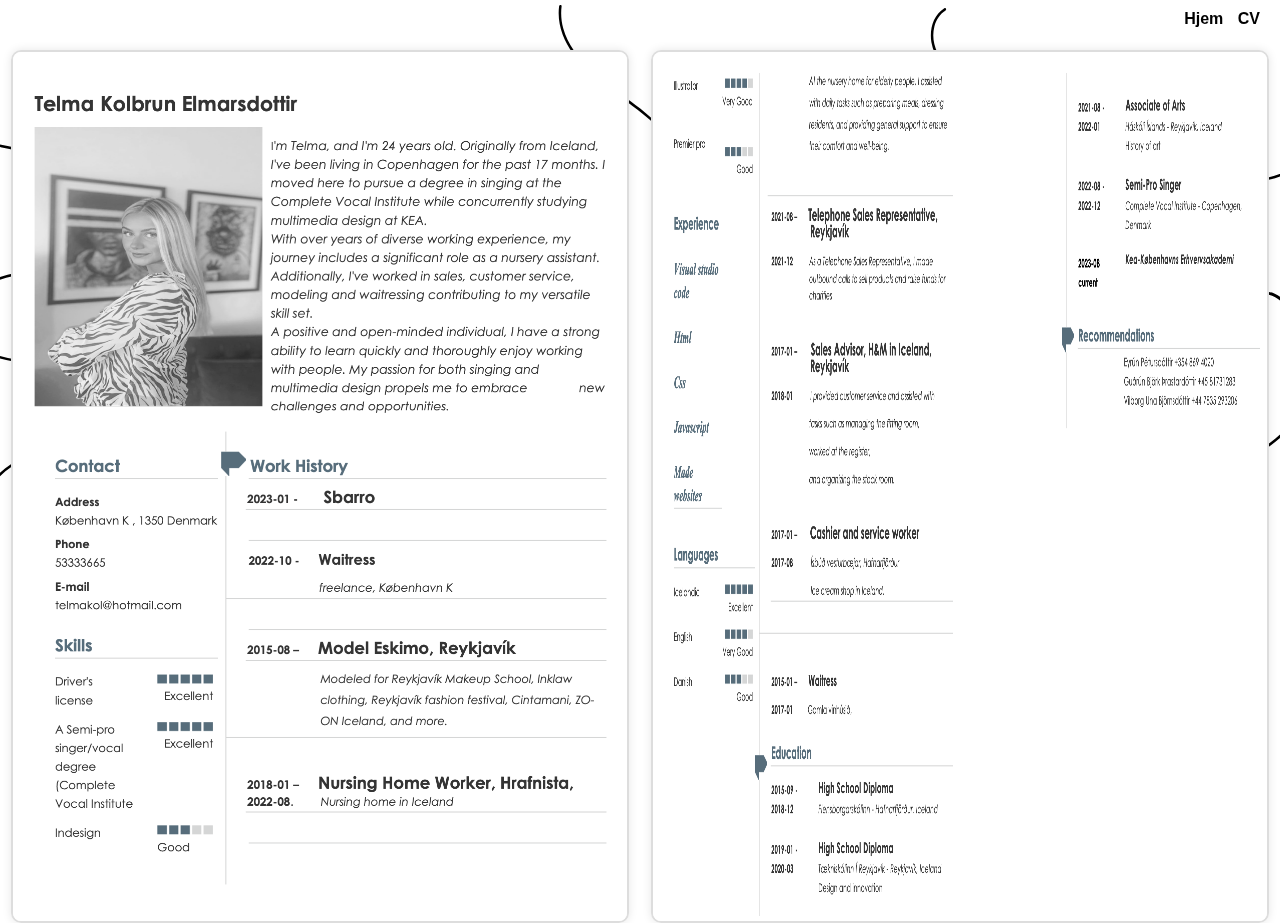
==== cv.html @ 8e8455f0 "Færdig website" ====
<!DOCTYPE html>
<html lang="da">
<head>
    <meta charset="UTF-8">
    <meta name="viewport" content="width=device-width, initial-scale=1.0">
    <title>Min Portfolio</title>
    <link rel="stylesheet" href="style.css">
</head>
<body>
    <!-- Navigation Menu -->
    <nav class="top-nav">
        <a href="index.html">Hjem</a>
        <a href="#about">CV</a>
    </nav>

    <!-- Cv img Section -->
    <section class="image-container">
        <img src="img/cv11.png" alt="Image 1">
        <img src="img/cv2.png" alt="Image 2">
    </section>
</body>
</html>
---- style.css ----
body{
font-family:'Lucida Sans', 'Lucida Sans Regular', 'Lucida Grande', 'Lucida Sans Unicode', Geneva, Verdana, sans-serif;
margin: 0;
padding: 0;
background: url(img/background.svg)no-repeat center center fixed; 
background-size: cover;
box-sizing: border-box;
}
/*index*/
body h2, h3, p{
    font-family:'Gill Sans', 'Gill Sans MT', Calibri, 'Trebuchet MS', sans-serif;
    font-weight: lighter;
}

.top-nav {
    position: fixed;
    top: 0;
    right: 0;
    padding: 10px;
    background-color: transparent; 
    position: fixed;
}

.top-nav a {
    text-decoration: none;
    color: black;
    margin-right: 10px;
    font-weight: bold;
    font-size: 16px; 
}

.website-links {
    position: fixed;
    top: 10px;
    left: 10px;
    text-decoration: none;
    color: rgb(0, 0, 0);
    font-weight: bold;
    font-size: 16px;
    background-color:rgba(49, 49, 64, 0.178);
    position: fixed;
    

}
.videosite{
    position: fixed;
    top: 30px;
    left: 10px;
    text-decoration: none;
    color: rgb(0, 0, 0);
    font-weight: bold;
    font-size: 16px;
    background-color:rgba(49, 49, 64, 0.178);
    position: fixed;
}

.about-container{
    text-align: center;
    padding: 50px 20px;
    background-color:rgba(255, 255, 255, 0.8);
}
header {
    max-width: 500px;
    margin: 0 auto;
}

img{
    border-radius: 50%;
    max-width: 190px;
}

.about-me{
    max-width: 600px;
    margin: 0 auto;
}

.project-container{
    background-color: white;
}

.project-images {
    display: flex;
    justify-content: space-around;
    padding: 20px;
}

.project-images img {
    max-width: 200px;
    border: 1px solid #ddd;
    border-radius: 5px;
    cursor: pointer;
}

/*CV*/
.image-container {
    display: flex;
    justify-content: space-around;
    margin-top: 50px; 
}

.image-container img {
    max-width: 48%; 
    border: 2px solid #ddd;
    border-radius: 10px;
    box-shadow: 0 0 10px rgba(0, 0, 0, 0.1);
}
/*Tema 2*/
.tema2-content,
.tema2-content2 {
    text-align: center;
    padding: 0 20px;
}

.tema2-content h2,
.tema2-content2 h2 {
    font-size: 40px;
    margin-top: 10px;
    text-align: center;
}
.tema2-content .tema2-img,
.tema2-content2 .tema2-img2 {
    display: flex;
    justify-content: space-around;
    align-items: center;
    flex-wrap: wrap;
    margin-top: 30px;
}

.tema2-content .tema2-img img,
.tema2-content2 .tema2-img2 img {
    max-width: 100%;
    width: 300px;
    border: 2px solid #000000;
    border-radius: 10px;
    box-shadow: 0 0 10px rgba(0, 0, 0, 0.1);
    margin: 10px;
}

.tema2-content p,
.tema2-content2 p {
    text-align: center;
    margin-top: 20px;
    font-size: 20px;
    line-height: 1.5;
    background-color: white;
    padding: 20px;
}
/*TEMA3*/
.tema3-content {
    text-align: center;
    padding: 20px;
}

.tema3-content h2 {
    font-size: 40px;
    margin-top: 10px;
}

.tema3-content h3 {
    font-size: 30px;
    margin-top: 10px;
}

.tema3-content .tema3-img {
    display: flex;
    justify-content: center;
    align-items: center;
    flex-wrap: wrap;
    margin-top: 20px;
}

.tema3-content .tema3-img img {
    max-width: 350px;
    border: 2px solid #000000;
    border-radius: 10px;
    box-shadow: 0 0 10px rgba(0, 0, 0, 0.1);
    margin: 10px; 
}

.tema3-content p {
    margin-top: 20px;
    font-size: 20px;
    line-height: 1.5;
    background-color: white;
    padding: 20px;
}


/*TEMA5*/
.tema5-content,
.tema5-content2,
.tema5-content3 {
    text-align: center;
    margin-top: 0;
    padding: 0 50px;
}

.tema5-content h2,
.tema5-content2 h2,
.tema5-content3 h2 {
    font-size: 40px;
    margin-top: 10px;
}

.tema5-content .custom-image-container,
.tema5-content2 .custom-image-container2,
.tema5-content3 .custom-image-container3 {
    display: flex;
    justify-content: space-around;
    margin-top: 90px; 
}

.tema5-content .custom-image-container img,
.tema5-content2 .custom-image-container2 img,
.tema5-content3 .custom-image-container3 img {
    max-width: 400px;
    border: 2px solid #000000;
    border-radius: 10px;
    box-shadow: 0 0 10px rgba(0, 0, 0, 0.1);
}

.tema5-content p,
.tema5-content2 p,
.tema5-content3 p {
    text-align: center;
    margin-top: 100px;
    font-size: 20px;
    line-height: 1.5;
    background-color: white;
    align-items: flex-start;
}

.tema5-content2 {
    margin-top: 120px;
    margin-bottom: 10px;
}

.tema5-content2 .custom-image-container2 {
    margin-top: 30px;
}

.tema5-content2 .custom-image-container2 img {
    max-width: 400px;
}

.tema5-content3 {
    margin-top: 50px;
    margin-bottom: 50px; 
}

.tema5-content3 .custom-image-container3 {
    margin-top: 30px;
}

.tema5-content3 .custom-image-container3 img {
    max-width: 400px;
}

@media (max-width: 767px){
    /*index.html*/
    body h2, body h3, body p, .top-nav a, .website-links, .videosite {
        font-size: 14px;
    }

    .top-nav {
        padding: 5px; 
    }

    .website-links {
        top: 50px;
    }

    .videosite {
        top: 70px; 
    }
    .about-container{
        padding: 30px 10px;
    }
    .project-container{
        padding: 20px;
    }
    .project-images{
        flex-direction: column;
        align-items: center;
    }
    .project-images img{
        margin-bottom: 10px;
    }
    /*CV*/
    .image-container {
        flex-direction: column; 
        align-items: center; 
    }

    .image-container img {
        max-width: 100%; 
        margin-bottom: 20px; 
    }
    /*TEMA5*/

    .tema5-content,
    .tema5-content2,
    .tema5-content3 {
        padding: 0 20px;
    }

    .tema5-content h2,
    .tema5-content2 h2,
    .tema5-content3 h2 {
        font-size: 24px;
    }

    .tema5-content .custom-image-container,
    .tema5-content2 .custom-image-container2,
    .tema5-content3 .custom-image-container3 {
        flex-direction: column;
        align-items: center;
        margin-top: 20px;
    }

    .tema5-content .custom-image-container img,
    .tema5-content2 .custom-image-container2 img,
    .tema5-content3 .custom-image-container3 img {
        max-width: 100%;
        width: 80%;
        margin: 10px 0;
    }

    .tema5-content p,
    .tema5-content2 p,
    .tema5-content3 p {
        margin-top: 20px;
        font-size: 16px;
        line-height: 1.5;
        background-color: white;
    }
    .tema2-content {
        padding: 0 20px;
    }

    .tema2-content h2 
    .tema2-content2 h2{
        font-size: 24px;
     
    }

    .tema2-content .tema2-img {
        flex-direction: column;
        align-items: center;
        margin-top: 20px;
    }

    .tema2-content .tema2-img img {
        max-width: 100%;
        width: 80%;
        margin: 10px 0;
    }

    .tema2-content p
    .tema2-content2 p{
        margin-top: 20px;
        font-size: 16px;
        line-height: 1.5;
        
       
    }

}
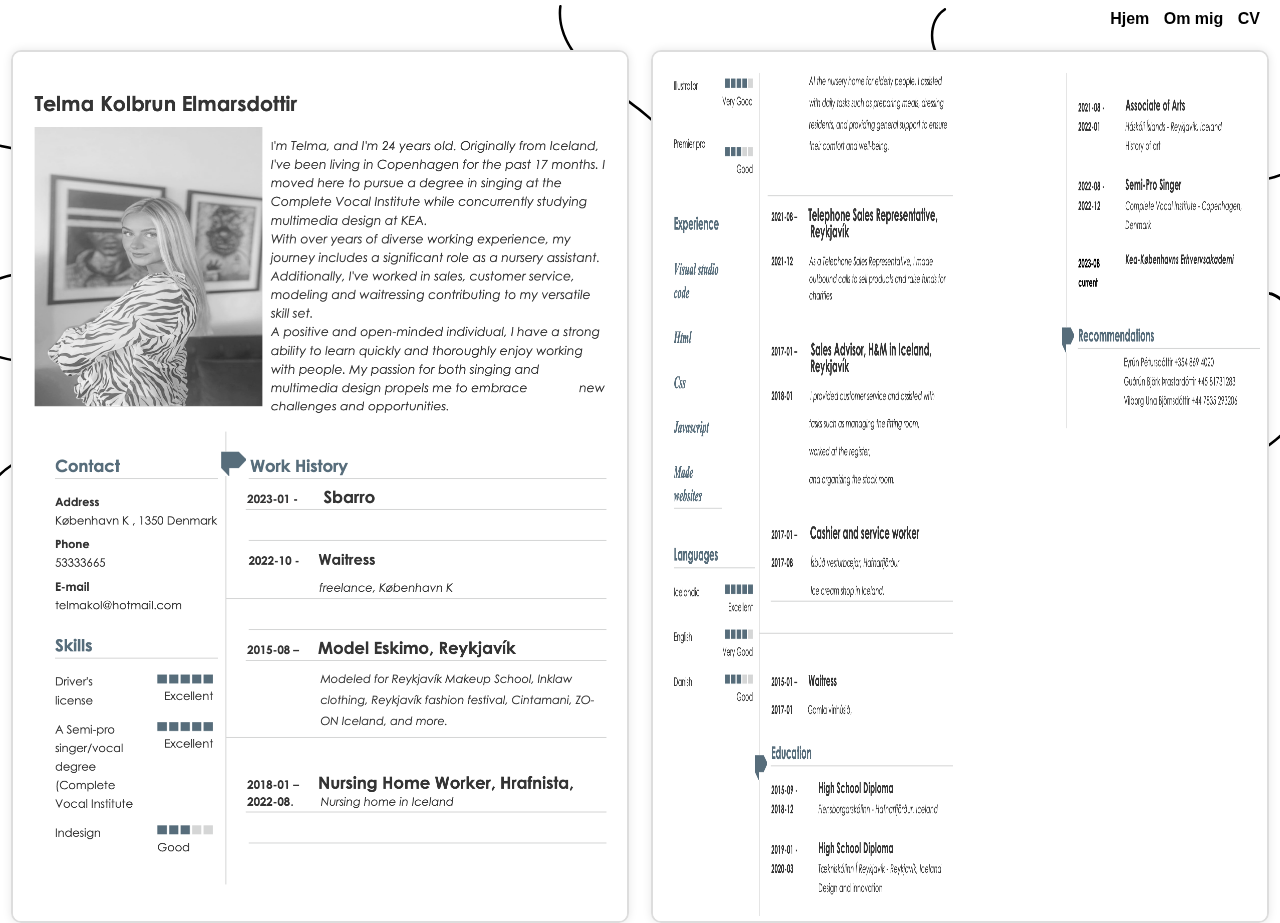
==== commit c800ec4e: "færdig website" ====
--- a/cv.html
+++ b/cv.html
@@ -7,16 +7,18 @@
     <link rel="stylesheet" href="style.css">
 </head>
 <body>
+
     <!-- Navigation Menu -->
     <nav class="top-nav">
         <a href="index.html">Hjem</a>
+        <a href="ommig.html">Om mig</a>
         <a href="#about">CV</a>
     </nav>
 
     <!-- Cv img Section -->
-    <section class="image-container">
+    <div class="image-container">
         <img src="img/cv11.png" alt="Image 1">
         <img src="img/cv2.png" alt="Image 2">
-    </section>
+    </div>
 </body>
 </html>
--- a/style.css
+++ b/style.css
@@ -6,11 +6,21 @@
 background-size: cover;
 box-sizing: border-box;
 }
+
 /*index*/
-body h2, h3, p{
+body h1,h2, h3, p{
     font-family:'Gill Sans', 'Gill Sans MT', Calibri, 'Trebuchet MS', sans-serif;
     font-weight: lighter;
 }
+
+.index-html {
+    color: black;
+    font-size: 57px;
+    position: absolute;
+    top: 0%; 
+    left: 0%; 
+}
+
 
 .top-nav {
     position: fixed;
@@ -56,11 +66,11 @@
 
 .about-container{
     text-align: center;
-    padding: 50px 20px;
+    padding: 90px 20px;
     background-color:rgba(255, 255, 255, 0.8);
 }
 header {
-    max-width: 500px;
+    max-width: 900px;
     margin: 0 auto;
 }
 
@@ -286,6 +296,12 @@
     .project-images img{
         margin-bottom: 10px;
     }
+    .index-html {
+        color: black;
+        font-size: 57px;
+        position: absolute;
+        margin-top: 0%;
+    }
     /*CV*/
     .image-container {
         flex-direction: column; 
